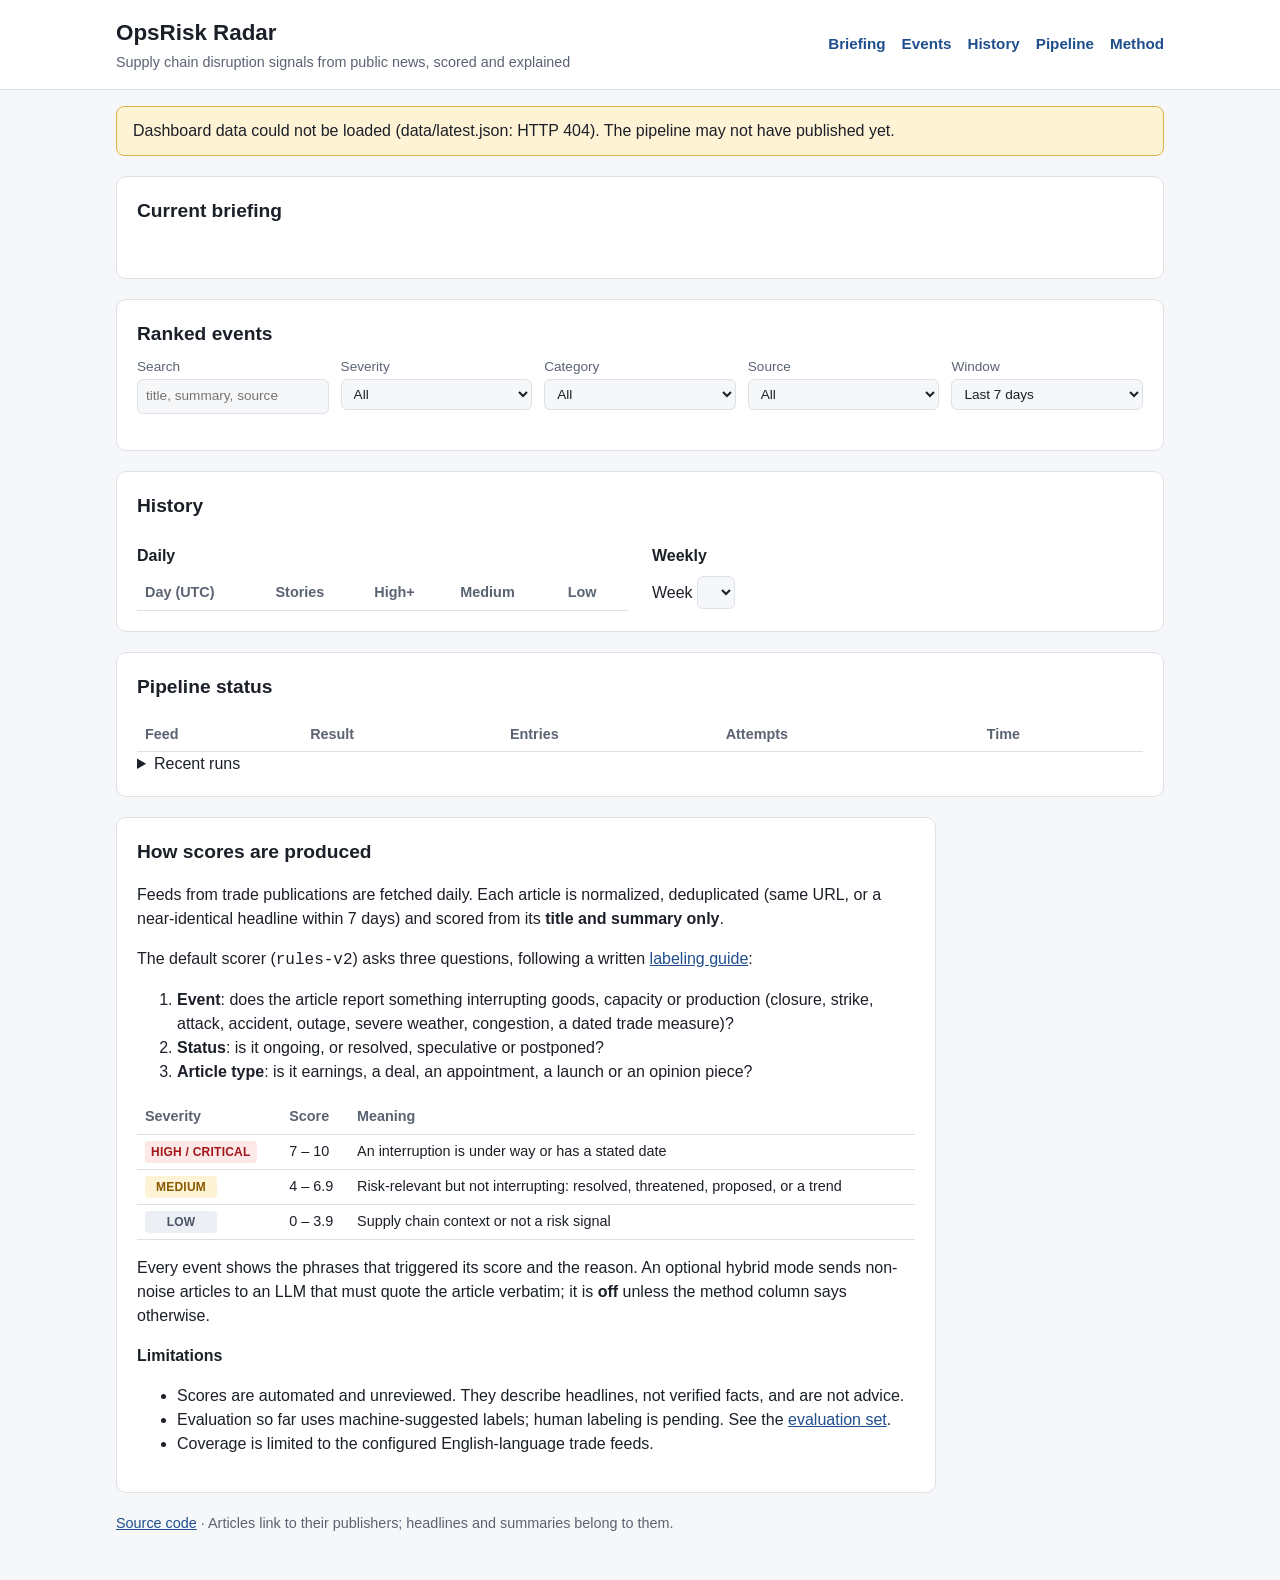
==== src/opsrisk/assets/site/index.html @ 7efbf94d "Add static dashboard, scheduled Pages publication and release checks Dashboard - `opsrisk site` rebu" ====
<!doctype html>
<html lang="en">
<head>
<meta charset="utf-8">
<meta name="viewport" content="width=device-width, initial-scale=1">
<title>OpsRisk Radar</title>
<meta name="description" content="Automated supply chain disruption monitoring from public news feeds, with explained risk scores.">
<link rel="icon" href="data:,">
<link rel="stylesheet" href="style.css">
</head>
<body>
<a class="skip" href="#main">Skip to content</a>
<header class="site-header">
  <div class="wrap header-row">
    <div>
      <h1>OpsRisk Radar</h1>
      <p class="tagline">Supply chain disruption signals from public news, scored and explained</p>
    </div>
    <nav aria-label="Sections">
      <a href="#briefing">Briefing</a>
      <a href="#events">Events</a>
      <a href="#history">History</a>
      <a href="#status">Pipeline</a>
      <a href="#method">Method</a>
    </nav>
  </div>
</header>

<div class="wrap">
  <div id="banner" class="banner" role="status" hidden></div>
</div>

<main id="main" class="wrap">
  <section id="briefing" aria-labelledby="briefing-h">
    <h2 id="briefing-h">Current briefing</h2>
    <p class="muted" id="briefing-meta"></p>
    <div class="kpis" id="kpis"></div>
    <ol class="brief-list" id="brief-list"></ol>
    <p class="muted" id="brief-empty" hidden>No article in the last 7 days reached HIGH severity.</p>
  </section>

  <section id="events" aria-labelledby="events-h">
    <h2 id="events-h">Ranked events</h2>
    <form class="filters" id="filters" onsubmit="return false">
      <label>Search <input type="search" id="f-q" placeholder="title, summary, source"></label>
      <label>Severity
        <select id="f-sev">
          <option value="">All</option>
          <option value="HIGH">High or critical</option>
          <option value="MEDIUM">Medium or higher</option>
          <option value="LOW">Low only</option>
        </select>
      </label>
      <label>Category <select id="f-cat"><option value="">All</option></select></label>
      <label>Source <select id="f-src"><option value="">All</option></select></label>
      <label>Window <select id="f-day"><option value="">Last 7 days</option></select></label>
    </form>
    <p class="muted" id="count" aria-live="polite"></p>
    <ul class="events" id="event-list"></ul>
  </section>

  <section id="history" aria-labelledby="history-h">
    <h2 id="history-h">History</h2>
    <div class="cols">
      <div>
        <h3>Daily</h3>
        <table class="table" id="day-table">
          <caption class="sr-only">Stories first seen per UTC day, by severity</caption>
          <thead><tr><th scope="col">Day (UTC)</th><th scope="col">Stories</th><th scope="col">High+</th><th scope="col">Medium</th><th scope="col">Low</th></tr></thead>
          <tbody></tbody>
        </table>
      </div>
      <div>
        <h3>Weekly</h3>
        <label>Week <select id="f-week"></select></label>
        <div id="week-view"></div>
      </div>
    </div>
  </section>

  <section id="status" aria-labelledby="status-h">
    <h2 id="status-h">Pipeline status</h2>
    <p id="status-summary"></p>
    <table class="table" id="feed-table">
      <caption class="sr-only">Feed results in the latest run</caption>
      <thead><tr><th scope="col">Feed</th><th scope="col">Result</th><th scope="col">Entries</th><th scope="col">Attempts</th><th scope="col">Time</th></tr></thead>
      <tbody></tbody>
    </table>
    <details>
      <summary>Recent runs</summary>
      <table class="table" id="run-table">
        <thead><tr><th scope="col">Run</th><th scope="col">Started (UTC)</th><th scope="col">Status</th><th scope="col">New</th><th scope="col">Scorer</th><th scope="col">Commit</th></tr></thead>
        <tbody></tbody>
      </table>
    </details>
  </section>

  <section id="method" aria-labelledby="method-h" class="prose">
    <h2 id="method-h">How scores are produced</h2>
    <p>Feeds from trade publications are fetched daily. Each article is normalized, deduplicated (same URL, or a near-identical headline within 7 days) and scored from its <strong>title and summary only</strong>.</p>
    <p>The default scorer (<code>rules-v2</code>) asks three questions, following a written <a href="https://github.com/Qiao527/opsrisk-radar/blob/main/docs/labeling_guide.md">labeling guide</a>:</p>
    <ol>
      <li><strong>Event</strong>: does the article report something interrupting goods, capacity or production (closure, strike, attack, accident, outage, severe weather, congestion, a dated trade measure)?</li>
      <li><strong>Status</strong>: is it ongoing, or resolved, speculative or postponed?</li>
      <li><strong>Article type</strong>: is it earnings, a deal, an appointment, a launch or an opinion piece?</li>
    </ol>
    <table class="table">
      <thead><tr><th scope="col">Severity</th><th scope="col">Score</th><th scope="col">Meaning</th></tr></thead>
      <tbody>
        <tr><td><span class="sev sev-HIGH">High / critical</span></td><td>7 – 10</td><td>An interruption is under way or has a stated date</td></tr>
        <tr><td><span class="sev sev-MEDIUM">Medium</span></td><td>4 – 6.9</td><td>Risk-relevant but not interrupting: resolved, threatened, proposed, or a trend</td></tr>
        <tr><td><span class="sev sev-LOW">Low</span></td><td>0 – 3.9</td><td>Supply chain context or not a risk signal</td></tr>
      </tbody>
    </table>
    <p>Every event shows the phrases that triggered its score and the reason. An optional hybrid mode sends non-noise articles to an LLM that must quote the article verbatim; it is <strong>off</strong> unless the method column says otherwise.</p>
    <h3>Limitations</h3>
    <ul>
      <li>Scores are automated and unreviewed. They describe headlines, not verified facts, and are not advice.</li>
      <li>Evaluation so far uses machine-suggested labels; human labeling is pending. See the <a href="https://github.com/Qiao527/opsrisk-radar/tree/main/eval">evaluation set</a>.</li>
      <li>Coverage is limited to the configured English-language trade feeds.</li>
    </ul>
  </section>
</main>

<footer class="wrap footer">
  <p id="footer-meta" class="muted"></p>
  <p class="muted"><a href="https://github.com/Qiao527/opsrisk-radar">Source code</a> · Articles link to their publishers; headlines and summaries belong to them.</p>
</footer>
<script src="app.js"></script>
</body>
</html>
---- src/opsrisk/assets/site/style.css ----
:root {
  --bg: #f6f7f9;
  --surface: #ffffff;
  --text: #1b1f27;
  --muted: #5b6372;
  --border: #dde1e7;
  --accent: #1f4e8c;
  --high: #a4161a;
  --high-bg: #fde8e8;
  --medium: #8a5a00;
  --medium-bg: #fff3d6;
  --low: #4a5565;
  --low-bg: #eceff3;
  --warn-bg: #fff3d6;
  --warn-border: #e0b44c;
  --info-bg: #e8f0fb;
}
@media (prefers-color-scheme: dark) {
  :root {
    --bg: #12151b;
    --surface: #1a1e26;
    --text: #e6e8ec;
    --muted: #a0a8b6;
    --border: #2d333e;
    --accent: #8cb4ef;
    --high: #ff8a8a;
    --high-bg: #3a1c1e;
    --medium: #f0c060;
    --medium-bg: #352a12;
    --low: #b3bcc9;
    --low-bg: #262b34;
    --warn-bg: #352a12;
    --warn-border: #8a6a20;
    --info-bg: #1c2a40;
  }
}
* { box-sizing: border-box; }
body {
  margin: 0;
  font: 16px/1.5 -apple-system, BlinkMacSystemFont, "Segoe UI", Roboto, sans-serif;
  background: var(--bg);
  color: var(--text);
}
a { color: var(--accent); }
a:focus-visible, select:focus-visible, input:focus-visible, button:focus-visible, summary:focus-visible {
  outline: 3px solid var(--accent);
  outline-offset: 2px;
}
.wrap { max-width: 1080px; margin: 0 auto; padding: 0 16px; }
.skip { position: absolute; left: -999px; }
.skip:focus { left: 16px; top: 8px; background: var(--surface); padding: 8px; z-index: 10; }
.sr-only { position: absolute; width: 1px; height: 1px; overflow: hidden; clip: rect(0 0 0 0); }
.muted { color: var(--muted); }

.site-header { background: var(--surface); border-bottom: 1px solid var(--border); padding: 16px 0; }
.header-row { display: flex; flex-wrap: wrap; gap: 12px; justify-content: space-between; align-items: center; }
h1 { font-size: 1.4rem; margin: 0; }
.tagline { margin: 2px 0 0; color: var(--muted); font-size: .9rem; }
nav { display: flex; flex-wrap: wrap; gap: 4px 16px; }
nav a { text-decoration: none; font-weight: 600; font-size: .95rem; }

.banner { margin-top: 16px; padding: 12px 16px; border-radius: 8px; border: 1px solid var(--warn-border); background: var(--warn-bg); }
.banner.info { border-color: var(--border); background: var(--info-bg); }

section { background: var(--surface); border: 1px solid var(--border); border-radius: 10px; padding: 20px; margin: 20px 0; }
h2 { font-size: 1.2rem; margin: 0 0 8px; }
h3 { font-size: 1rem; margin: 16px 0 8px; }

.kpis { display: grid; grid-template-columns: repeat(auto-fit, minmax(140px, 1fr)); gap: 12px; margin: 12px 0 16px; }
.kpi { border: 1px solid var(--border); border-radius: 8px; padding: 10px 12px; }
.kpi b { display: block; font-size: 1.6rem; line-height: 1.2; }
.kpi span { color: var(--muted); font-size: .85rem; }

.brief-list { padding-left: 20px; margin: 0; }
.brief-list li { margin-bottom: 12px; }
.brief-list .why { color: var(--muted); font-size: .9rem; }

.filters { display: flex; flex-wrap: wrap; gap: 12px; margin-bottom: 8px; }
.filters label { display: flex; flex-direction: column; font-size: .85rem; color: var(--muted); gap: 2px; flex: 1 1 160px; }
input, select { font: inherit; padding: 6px 8px; border: 1px solid var(--border); border-radius: 6px; background: var(--bg); color: var(--text); min-width: 0; }

.events { list-style: none; margin: 0; padding: 0; }
.event { border-top: 1px solid var(--border); padding: 12px 0; }
.event-head { display: flex; gap: 10px; align-items: baseline; }
.event-title { font-weight: 600; }
.event-meta { font-size: .85rem; color: var(--muted); margin-top: 2px; }
.event details { margin-top: 6px; font-size: .9rem; }
.event summary { cursor: pointer; color: var(--accent); }
.event dl { display: grid; grid-template-columns: max-content 1fr; gap: 4px 12px; margin: 8px 0 0; }
.event dt { color: var(--muted); }
.event dd { margin: 0; overflow-wrap: anywhere; }
.quote { background: var(--low-bg); border-radius: 4px; padding: 0 4px; }

.sev { display: inline-block; min-width: 72px; text-align: center; font-size: .75rem; font-weight: 700; letter-spacing: .02em; border-radius: 4px; padding: 2px 6px; text-transform: uppercase; }
.sev-CRITICAL, .sev-HIGH { color: var(--high); background: var(--high-bg); }
.sev-MEDIUM { color: var(--medium); background: var(--medium-bg); }
.sev-LOW { color: var(--low); background: var(--low-bg); }
.score { font-variant-numeric: tabular-nums; color: var(--muted); font-size: .85rem; }

.table { width: 100%; border-collapse: collapse; font-size: .9rem; }
.table th, .table td { text-align: left; padding: 6px 8px; border-bottom: 1px solid var(--border); vertical-align: top; }
.table th { color: var(--muted); font-weight: 600; }
.table td.num, .table th.num { text-align: right; font-variant-numeric: tabular-nums; }
.cols { display: grid; grid-template-columns: 1fr 1fr; gap: 24px; }
.bad { color: var(--high); font-weight: 600; }
.ok { color: inherit; }
.prose { max-width: 820px; }
.footer { padding-bottom: 32px; font-size: .9rem; }

@media (max-width: 720px) {
  .cols { grid-template-columns: 1fr; }
  section { padding: 16px; }
  .event-head { flex-direction: column; gap: 4px; }
  .table { display: block; overflow-x: auto; }
}
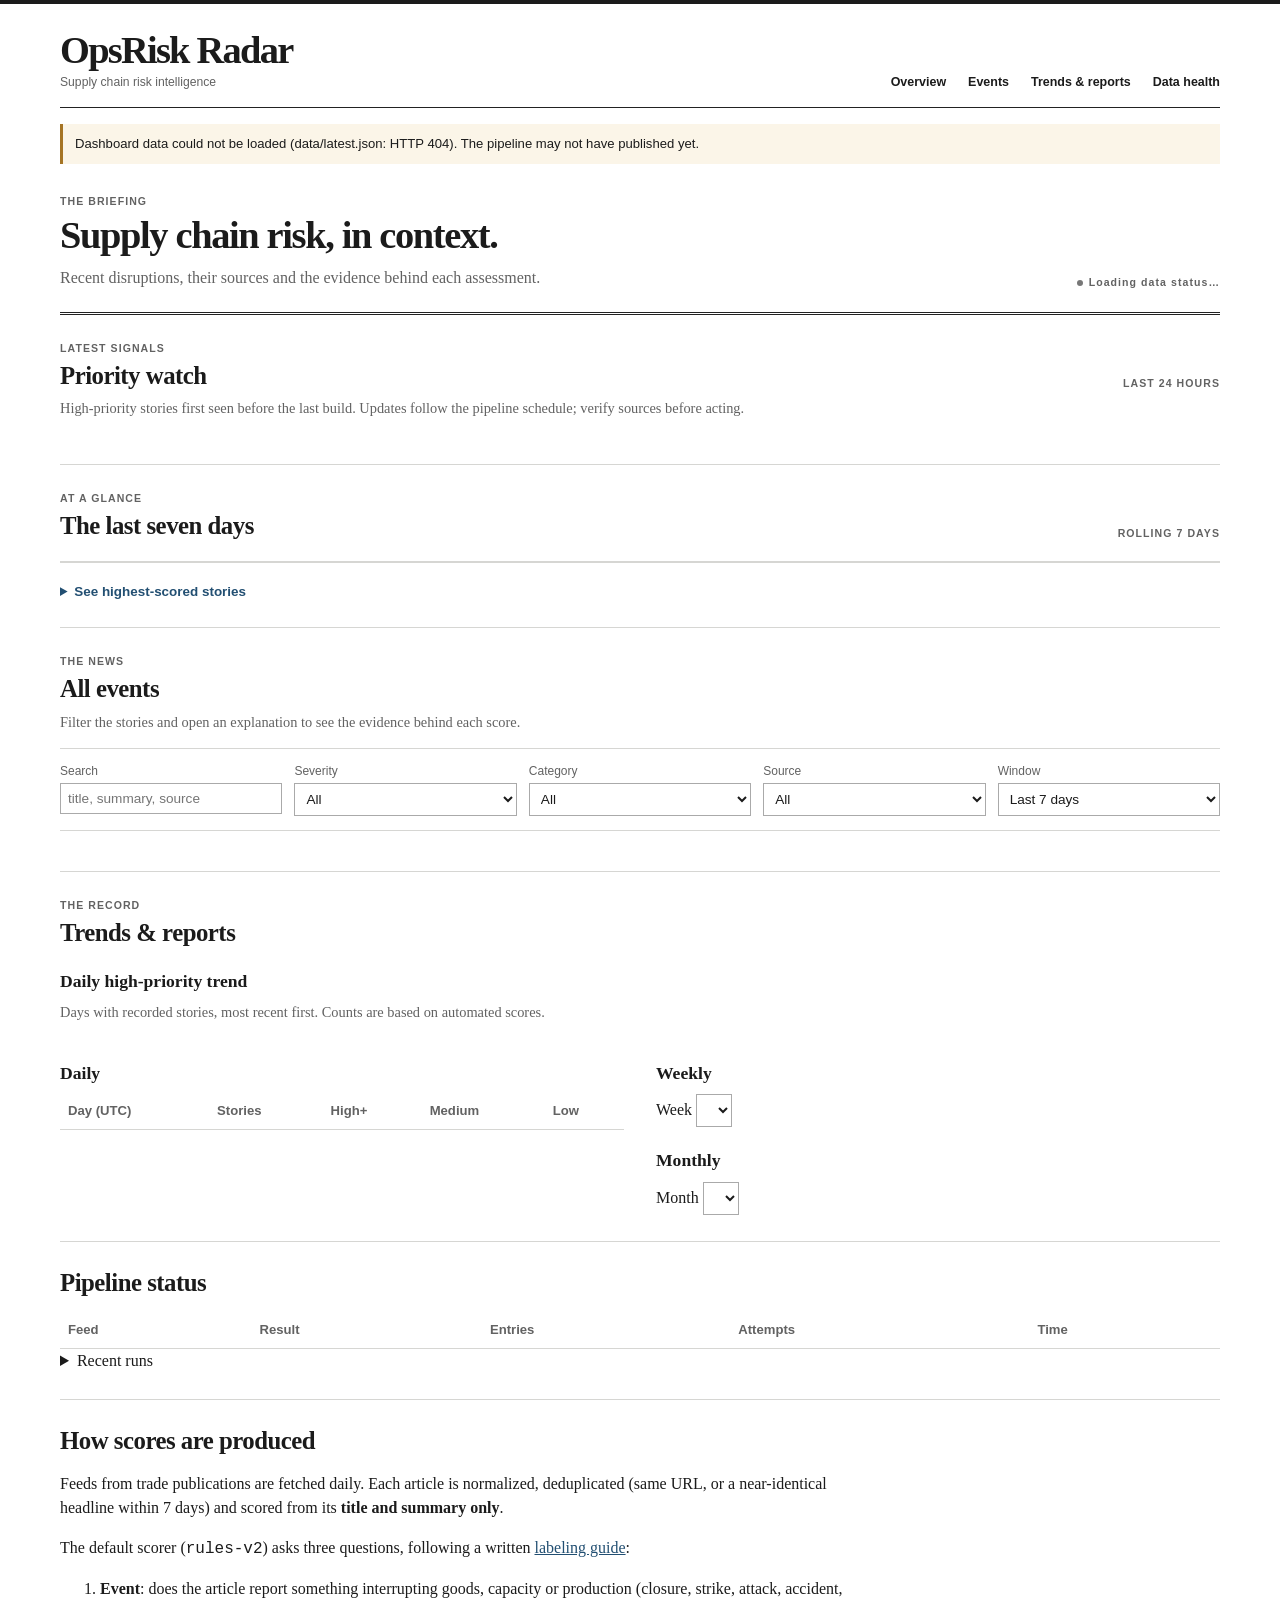
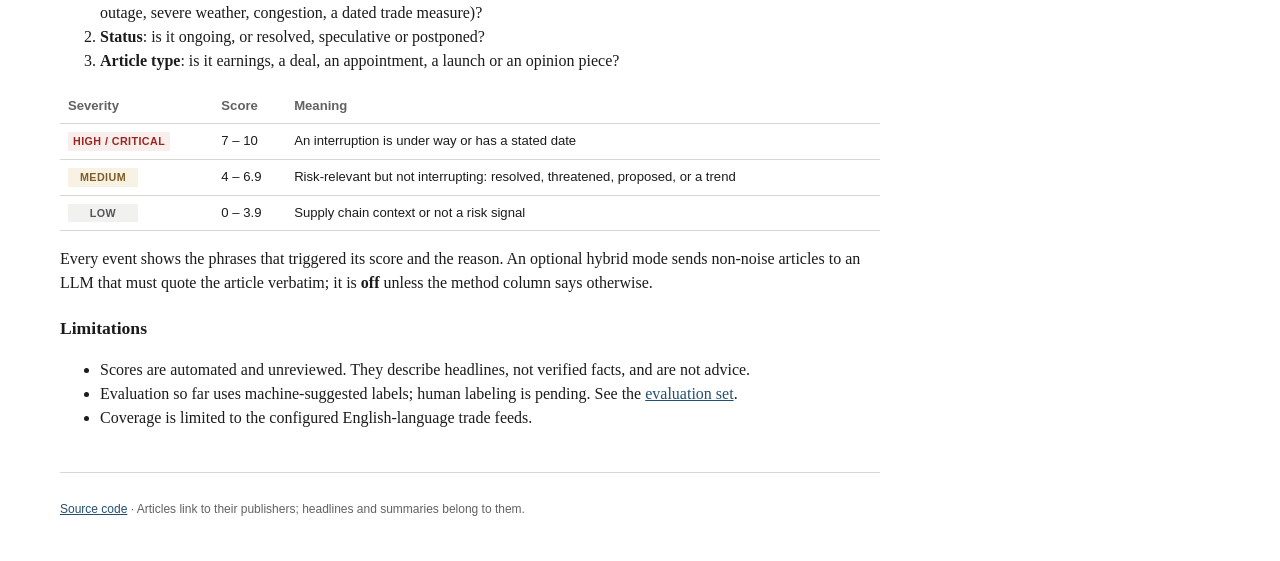
==== commit 5764b87e: "Improve risk dashboard and AI review workflow" ====
--- a/src/opsrisk/assets/site/index.html
+++ b/src/opsrisk/assets/site/index.html
@@ -14,14 +14,13 @@
   <div class="wrap header-row">
     <div>
       <h1>OpsRisk Radar</h1>
-      <p class="tagline">Supply chain disruption signals from public news, scored and explained</p>
+      <p class="tagline">Supply chain risk intelligence</p>
     </div>
     <nav aria-label="Sections">
-      <a href="#briefing">Briefing</a>
+      <a href="#alerts">Overview</a>
       <a href="#events">Events</a>
-      <a href="#history">History</a>
-      <a href="#status">Pipeline</a>
-      <a href="#method">Method</a>
+      <a href="#history">Trends &amp; reports</a>
+      <a href="#status">Data health</a>
     </nav>
   </div>
 </header>
@@ -31,16 +30,30 @@
 </div>
 
 <main id="main" class="wrap">
+  <div class="page-intro">
+    <div><p class="eyebrow">THE BRIEFING</p><h2>Supply chain risk, in context.</h2>
+      <p>Recent disruptions, their sources and the evidence behind each assessment.</p></div>
+    <div class="intro-status"><span class="status-dot" aria-hidden="true"></span><span id="hero-status">Loading data status…</span></div>
+  </div>
+  <section id="alerts" aria-labelledby="alerts-h">
+    <div class="section-heading"><div><p class="eyebrow risk-eyebrow">LATEST SIGNALS</p><h2 id="alerts-h">Priority watch</h2></div><span class="window-label">LAST 24 HOURS</span></div>
+    <p class="muted">High-priority stories first seen before the last build. Updates follow the pipeline schedule; verify sources before acting.</p>
+    <ol class="brief-list" id="alert-list"></ol>
+    <p class="muted" id="alert-empty" hidden>No high-priority signals in this build window.</p>
+  </section>
+
   <section id="briefing" aria-labelledby="briefing-h">
-    <h2 id="briefing-h">Current briefing</h2>
+    <div class="section-heading"><div><p class="eyebrow">AT A GLANCE</p><h2 id="briefing-h">The last seven days</h2></div><span class="window-label">ROLLING 7 DAYS</span></div>
     <p class="muted" id="briefing-meta"></p>
+    <p class="muted" id="analysis-meta"></p>
     <div class="kpis" id="kpis"></div>
-    <ol class="brief-list" id="brief-list"></ol>
-    <p class="muted" id="brief-empty" hidden>No article in the last 7 days reached HIGH severity.</p>
+    <details class="top-stories"><summary>See highest-scored stories</summary><ol class="brief-list" id="brief-list"></ol>
+    <p class="muted" id="brief-empty" hidden>No article in the last 7 days reached HIGH severity.</p></details>
   </section>
 
   <section id="events" aria-labelledby="events-h">
-    <h2 id="events-h">Ranked events</h2>
+    <p class="eyebrow">THE NEWS</p><h2 id="events-h">All events</h2>
+    <p class="muted">Filter the stories and open an explanation to see the evidence behind each score.</p>
     <form class="filters" id="filters" onsubmit="return false">
       <label>Search <input type="search" id="f-q" placeholder="title, summary, source"></label>
       <label>Severity
@@ -60,7 +73,10 @@
   </section>
 
   <section id="history" aria-labelledby="history-h">
-    <h2 id="history-h">History</h2>
+    <p class="eyebrow">THE RECORD</p><h2 id="history-h">Trends &amp; reports</h2>
+    <h3>Daily high-priority trend</h3>
+    <p class="muted">Days with recorded stories, most recent first. Counts are based on automated scores.</p>
+    <ol class="trend" id="trend-chart" aria-label="Daily high-priority story counts"></ol>
     <div class="cols">
       <div>
         <h3>Daily</h3>
@@ -74,6 +90,9 @@
         <h3>Weekly</h3>
         <label>Week <select id="f-week"></select></label>
         <div id="week-view"></div>
+        <h3>Monthly</h3>
+        <label>Month <select id="f-month"></select></label>
+        <div id="month-view"></div>
       </div>
     </div>
   </section>
--- a/src/opsrisk/assets/site/style.css
+++ b/src/opsrisk/assets/site/style.css
@@ -1,115 +1,110 @@
 :root {
-  --bg: #f6f7f9;
-  --surface: #ffffff;
-  --text: #1b1f27;
-  --muted: #5b6372;
-  --border: #dde1e7;
-  --accent: #1f4e8c;
-  --high: #a4161a;
-  --high-bg: #fde8e8;
-  --medium: #8a5a00;
-  --medium-bg: #fff3d6;
-  --low: #4a5565;
-  --low-bg: #eceff3;
-  --warn-bg: #fff3d6;
-  --warn-border: #e0b44c;
-  --info-bg: #e8f0fb;
-}
-@media (prefers-color-scheme: dark) {
-  :root {
-    --bg: #12151b;
-    --surface: #1a1e26;
-    --text: #e6e8ec;
-    --muted: #a0a8b6;
-    --border: #2d333e;
-    --accent: #8cb4ef;
-    --high: #ff8a8a;
-    --high-bg: #3a1c1e;
-    --medium: #f0c060;
-    --medium-bg: #352a12;
-    --low: #b3bcc9;
-    --low-bg: #262b34;
-    --warn-bg: #352a12;
-    --warn-border: #8a6a20;
-    --info-bg: #1c2a40;
-  }
+  color-scheme: light;
+  --bg: #fff;
+  --surface: #fff;
+  --text: #1b1b1b;
+  --muted: #626262;
+  --border: #d6d6d3;
+  --accent: #224f72;
+  --high: #9c2522;
+  --high-bg: #f8eeec;
+  --medium: #7f5d24;
+  --medium-bg: #f8f2e5;
+  --low: #555;
+  --low-bg: #f1f1ef;
 }
 * { box-sizing: border-box; }
-body {
-  margin: 0;
-  font: 16px/1.5 -apple-system, BlinkMacSystemFont, "Segoe UI", Roboto, sans-serif;
-  background: var(--bg);
-  color: var(--text);
-}
+body { margin: 0; background: var(--bg); color: var(--text); font: 16px/1.5 Georgia, 'Times New Roman', serif; }
 a { color: var(--accent); }
-a:focus-visible, select:focus-visible, input:focus-visible, button:focus-visible, summary:focus-visible {
-  outline: 3px solid var(--accent);
-  outline-offset: 2px;
-}
-.wrap { max-width: 1080px; margin: 0 auto; padding: 0 16px; }
-.skip { position: absolute; left: -999px; }
-.skip:focus { left: 16px; top: 8px; background: var(--surface); padding: 8px; z-index: 10; }
+a:focus-visible, select:focus-visible, input:focus-visible, button:focus-visible, summary:focus-visible { outline: 2px solid var(--accent); outline-offset: 3px; }
+.wrap { width: min(100% - 48px, 1160px); margin: 0 auto; }
+.skip { position: absolute; left: -9999px; }
+.skip:focus { left: 16px; top: 8px; z-index: 10; padding: 8px; background: white; }
 .sr-only { position: absolute; width: 1px; height: 1px; overflow: hidden; clip: rect(0 0 0 0); }
 .muted { color: var(--muted); }
-
-.site-header { background: var(--surface); border-bottom: 1px solid var(--border); padding: 16px 0; }
-.header-row { display: flex; flex-wrap: wrap; gap: 12px; justify-content: space-between; align-items: center; }
-h1 { font-size: 1.4rem; margin: 0; }
-.tagline { margin: 2px 0 0; color: var(--muted); font-size: .9rem; }
-nav { display: flex; flex-wrap: wrap; gap: 4px 16px; }
-nav a { text-decoration: none; font-weight: 600; font-size: .95rem; }
-
-.banner { margin-top: 16px; padding: 12px 16px; border-radius: 8px; border: 1px solid var(--warn-border); background: var(--warn-bg); }
-.banner.info { border-color: var(--border); background: var(--info-bg); }
-
-section { background: var(--surface); border: 1px solid var(--border); border-radius: 10px; padding: 20px; margin: 20px 0; }
-h2 { font-size: 1.2rem; margin: 0 0 8px; }
-h3 { font-size: 1rem; margin: 16px 0 8px; }
-
-.kpis { display: grid; grid-template-columns: repeat(auto-fit, minmax(140px, 1fr)); gap: 12px; margin: 12px 0 16px; }
-.kpi { border: 1px solid var(--border); border-radius: 8px; padding: 10px 12px; }
-.kpi b { display: block; font-size: 1.6rem; line-height: 1.2; }
-.kpi span { color: var(--muted); font-size: .85rem; }
-
-.brief-list { padding-left: 20px; margin: 0; }
+.site-header { border-top: 4px solid #1b1b1b; }
+.header-row { display: flex; flex-wrap: wrap; justify-content: space-between; align-items: end; gap: 20px; padding: 27px 0 16px; border-bottom: 1px solid #222; }
+h1 { font-size: clamp(1.8rem, 3vw, 2.5rem); line-height: 1; letter-spacing: -.045em; margin: 0; }
+.tagline { color: var(--muted); margin: 5px 0 0; font: .76rem/1.4 Arial, sans-serif; }
+nav { display: flex; flex-wrap: wrap; gap: 8px 22px; }
+nav a { color: var(--text); text-decoration: none; font: 600 .78rem/1.4 Arial, sans-serif; }
+nav a:hover, .priority-title:hover, .event-title:hover { text-decoration: underline; }
+.banner { margin-top: 16px; padding: 10px 12px; background: #fbf5e8; border-left: 3px solid #a57424; font: .82rem/1.5 Arial, sans-serif; }
+.banner.info { background: #f4f6f7; border-color: #758794; }
+.page-intro { display: flex; flex-wrap: wrap; align-items: end; justify-content: space-between; gap: 14px; padding: 30px 0 22px; border-bottom: 3px double #222; }
+.page-intro h2 { font-size: clamp(1.8rem, 3vw, 2.6rem); letter-spacing: -.035em; line-height: 1.12; margin: 5px 0 9px; }
+.page-intro p:not(.eyebrow) { margin: 0; color: var(--muted); }
+.eyebrow, .window-label, .intro-status { font: 700 .66rem/1.4 Arial, sans-serif; letter-spacing: .1em; }
+.eyebrow { margin: 0 0 5px; color: var(--muted); }
+.intro-status { display: flex; align-items: center; gap: 6px; color: var(--muted); }
+.status-dot { width: 6px; height: 6px; border-radius: 50%; background: #777; }
+section { padding: 26px 0; border-bottom: 1px solid var(--border); }
+h2 { margin: 0 0 8px; font-size: 1.55rem; line-height: 1.2; letter-spacing: -.02em; }
+h3 { margin: 20px 0 8px; font-size: 1.1rem; }
+.section-heading { display: flex; align-items: end; justify-content: space-between; gap: 16px; }
+.section-heading h2 { margin: 0; }
+.window-label { color: var(--muted); white-space: nowrap; }
+section > .muted { margin: 8px 0 14px; font-size: .9rem; }
+#alert-list { list-style: none; padding: 0; margin: 18px 0 0; display: grid; grid-template-columns: repeat(auto-fit, minmax(min(100%, 280px), 1fr)); gap: 0 24px; }
+.priority-card { padding: 0 0 18px; margin: 0; }
+.priority-card + .priority-card { border-left: 1px solid var(--border); padding-left: 24px; }
+.priority-top { display: flex; align-items: center; justify-content: space-between; gap: 10px; margin-bottom: 9px; }
+.priority-method, .priority-source { font: .72rem/1.4 Arial, sans-serif; color: var(--muted); }
+.priority-title { color: var(--text); font-size: 1.35rem; font-weight: 700; line-height: 1.25; text-decoration: none; }
+.priority-reason { color: #444; margin: 8px 0; font-size: .94rem; }
+.priority-source { margin-top: 10px; }
+#alert-empty { padding: 12px 0; }
+.kpis { display: grid; grid-template-columns: repeat(4, minmax(0, 1fr)); margin: 20px 0; border-top: 1px solid var(--border); border-bottom: 1px solid var(--border); }
+.kpi { display: flex; flex-direction: column; padding: 14px 18px; gap: 3px; border-left: 1px solid var(--border); }
+.kpi:first-child { border-left: 0; padding-left: 0; }
+.kpi span { color: var(--muted); font: 700 .64rem/1.4 Arial, sans-serif; letter-spacing: .04em; }
+.kpi b { font-size: 2rem; line-height: 1.2; }
+.kpi-high b { color: var(--high); }
+.kpi small { color: var(--muted); font: .75rem/1.4 Arial, sans-serif; }
+.top-stories summary, .event summary { color: var(--accent); cursor: pointer; font: 600 .84rem/1.4 Arial, sans-serif; }
+.top-stories .brief-list { margin-top: 12px; }
+.brief-list { padding-left: 20px; }
 .brief-list li { margin-bottom: 12px; }
 .brief-list .why { color: var(--muted); font-size: .9rem; }
-
-.filters { display: flex; flex-wrap: wrap; gap: 12px; margin-bottom: 8px; }
-.filters label { display: flex; flex-direction: column; font-size: .85rem; color: var(--muted); gap: 2px; flex: 1 1 160px; }
-input, select { font: inherit; padding: 6px 8px; border: 1px solid var(--border); border-radius: 6px; background: var(--bg); color: var(--text); min-width: 0; }
-
+.filters { display: flex; flex-wrap: wrap; gap: 12px; padding: 14px 0; border-top: 1px solid var(--border); border-bottom: 1px solid var(--border); }
+.filters label { display: flex; flex: 1 1 150px; flex-direction: column; gap: 4px; color: var(--muted); font: .75rem/1.4 Arial, sans-serif; }
+input, select { min-width: 0; padding: 7px; color: var(--text); background: white; border: 1px solid #aaa; border-radius: 0; font: .85rem Arial, sans-serif; }
 .events { list-style: none; margin: 0; padding: 0; }
-.event { border-top: 1px solid var(--border); padding: 12px 0; }
-.event-head { display: flex; gap: 10px; align-items: baseline; }
-.event-title { font-weight: 600; }
-.event-meta { font-size: .85rem; color: var(--muted); margin-top: 2px; }
-.event details { margin-top: 6px; font-size: .9rem; }
-.event summary { cursor: pointer; color: var(--accent); }
-.event dl { display: grid; grid-template-columns: max-content 1fr; gap: 4px 12px; margin: 8px 0 0; }
-.event dt { color: var(--muted); }
-.event dd { margin: 0; overflow-wrap: anywhere; }
-.quote { background: var(--low-bg); border-radius: 4px; padding: 0 4px; }
-
-.sev { display: inline-block; min-width: 72px; text-align: center; font-size: .75rem; font-weight: 700; letter-spacing: .02em; border-radius: 4px; padding: 2px 6px; text-transform: uppercase; }
+.event { padding: 15px 0; border-top: 1px solid var(--border); }
+.event-head { display: flex; align-items: baseline; gap: 12px; }
+.event-title { color: var(--text); font-size: 1.1rem; font-weight: 700; text-decoration: none; }
+.event-meta { color: var(--muted); font: .75rem/1.5 Arial, sans-serif; margin-top: 5px; }
+.event details { margin: 8px 0 0 84px; font-size: .9rem; }
+.event dl { display: grid; grid-template-columns: max-content 1fr; gap: 4px 12px; margin: 9px 0 0; }
+.event dt { color: var(--muted); } .event dd { margin: 0; overflow-wrap: anywhere; }
+.quote { background: var(--low-bg); padding: 1px 3px; }
+.sev { display: inline-block; min-width: 70px; padding: 3px 5px; text-align: center; font: 700 .67rem/1.2 Arial, sans-serif; letter-spacing: .04em; text-transform: uppercase; }
 .sev-CRITICAL, .sev-HIGH { color: var(--high); background: var(--high-bg); }
 .sev-MEDIUM { color: var(--medium); background: var(--medium-bg); }
 .sev-LOW { color: var(--low); background: var(--low-bg); }
-.score { font-variant-numeric: tabular-nums; color: var(--muted); font-size: .85rem; }
-
-.table { width: 100%; border-collapse: collapse; font-size: .9rem; }
-.table th, .table td { text-align: left; padding: 6px 8px; border-bottom: 1px solid var(--border); vertical-align: top; }
-.table th { color: var(--muted); font-weight: 600; }
+.trend { list-style: none; padding: 0; max-width: 700px; }
+.trend li { display: grid; grid-template-columns: 6rem 1fr 8rem; gap: 10px; align-items: center; margin: 7px 0; font: .75rem/1.4 Arial, sans-serif; }
+.trend-track { display: block; height: 8px; background: var(--low-bg); }
+.trend-bar { display: block; height: 100%; background: #a84438; }
+.table { width: 100%; border-collapse: collapse; font: .82rem/1.4 Arial, sans-serif; }
+.table th, .table td { text-align: left; padding: 8px; border-bottom: 1px solid var(--border); vertical-align: top; }
+.table th { color: var(--muted); }
 .table td.num, .table th.num { text-align: right; font-variant-numeric: tabular-nums; }
-.cols { display: grid; grid-template-columns: 1fr 1fr; gap: 24px; }
-.bad { color: var(--high); font-weight: 600; }
-.ok { color: inherit; }
+.cols { display: grid; grid-template-columns: 1fr 1fr; gap: 32px; }
+.bad { color: var(--high); font-weight: 700; } .ok { color: inherit; }
 .prose { max-width: 820px; }
-.footer { padding-bottom: 32px; font-size: .9rem; }
-
+.footer { color: var(--muted); padding-top: 15px; padding-bottom: 32px; font: .75rem/1.5 Arial, sans-serif; }
 @media (max-width: 720px) {
+  .wrap { width: calc(100% - 32px); }
+  .header-row { align-items: start; flex-direction: column; }
+  .page-intro { padding-top: 22px; }
+  .priority-card + .priority-card { border-left: 0; border-top: 1px solid var(--border); padding: 16px 0; }
+  .kpis { grid-template-columns: repeat(2, minmax(0, 1fr)); }
+  .kpi:nth-child(3) { border-left: 0; border-top: 1px solid var(--border); padding-left: 0; }
+  .kpi:nth-child(4) { border-top: 1px solid var(--border); }
   .cols { grid-template-columns: 1fr; }
-  section { padding: 16px; }
   .event-head { flex-direction: column; gap: 4px; }
+  .event details { margin-left: 0; }
   .table { display: block; overflow-x: auto; }
+  .trend li { grid-template-columns: 6rem 1fr 7rem; gap: 6px; }
 }
